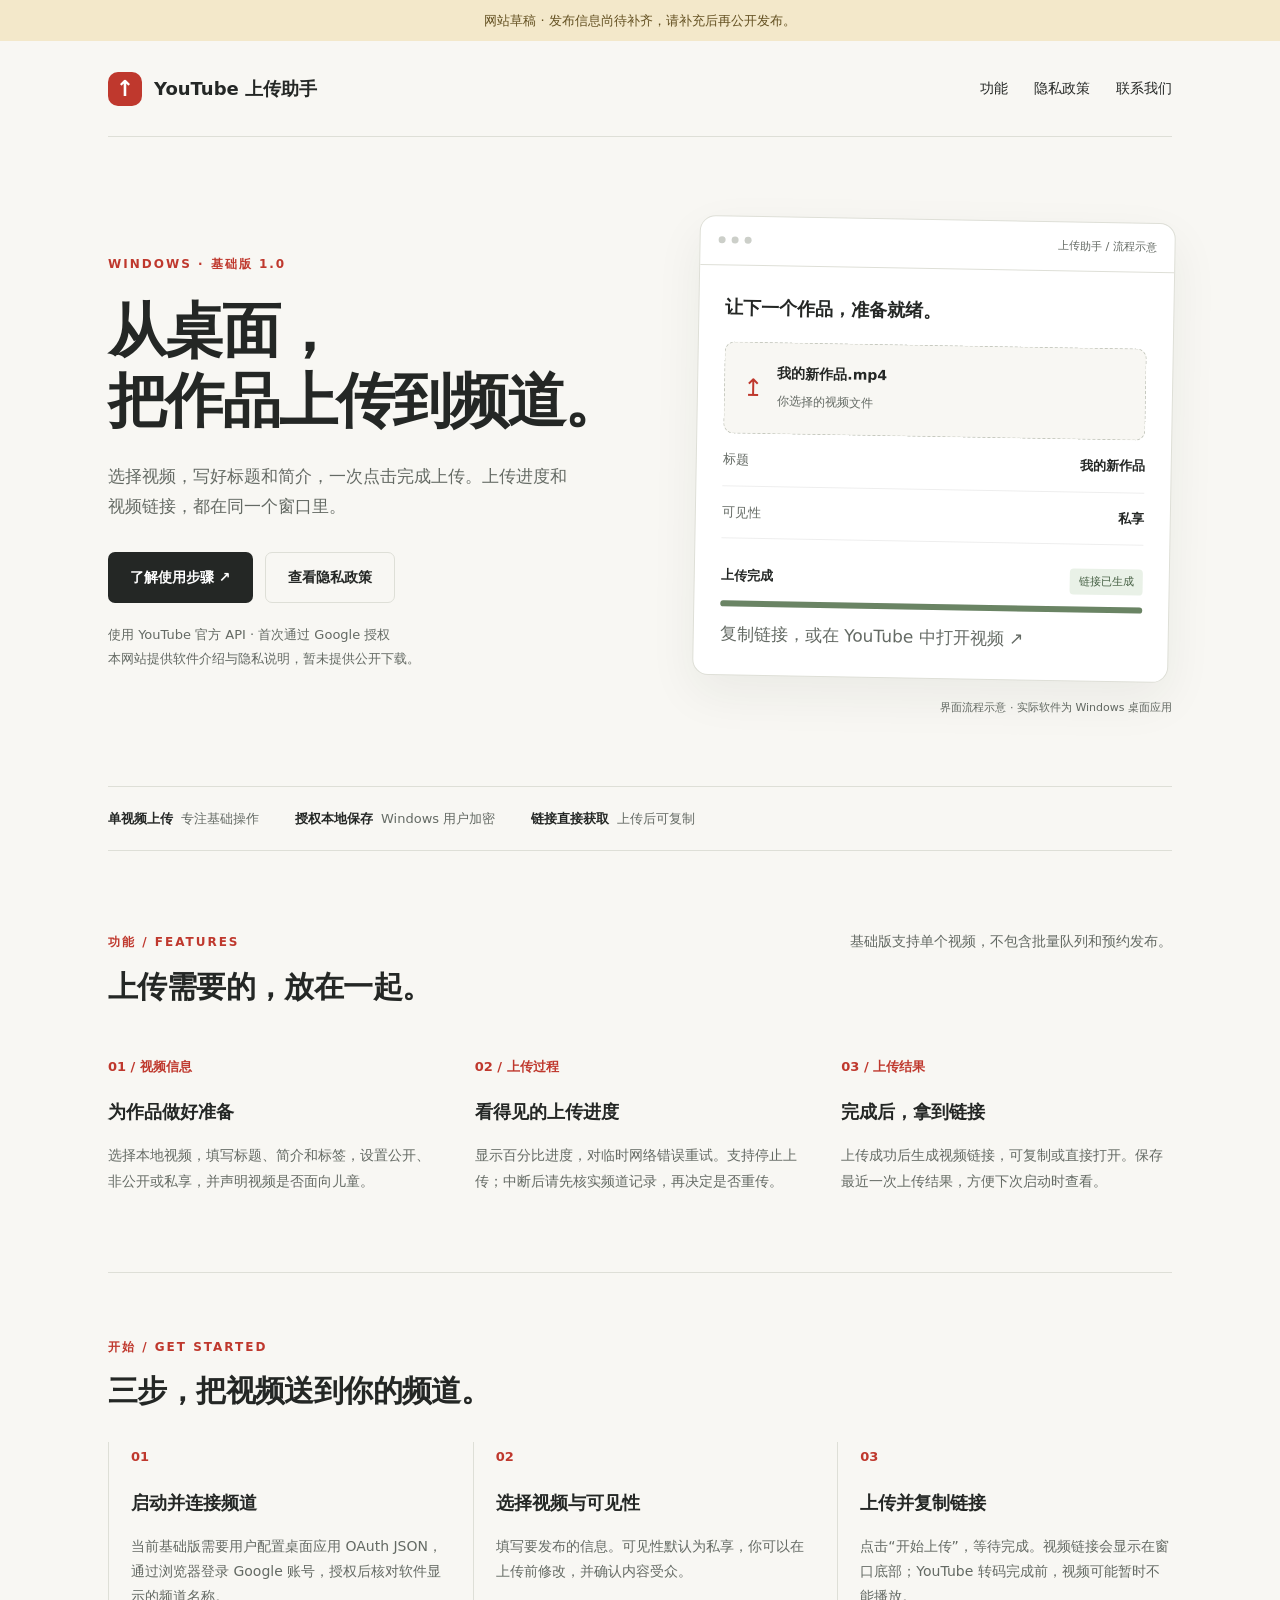
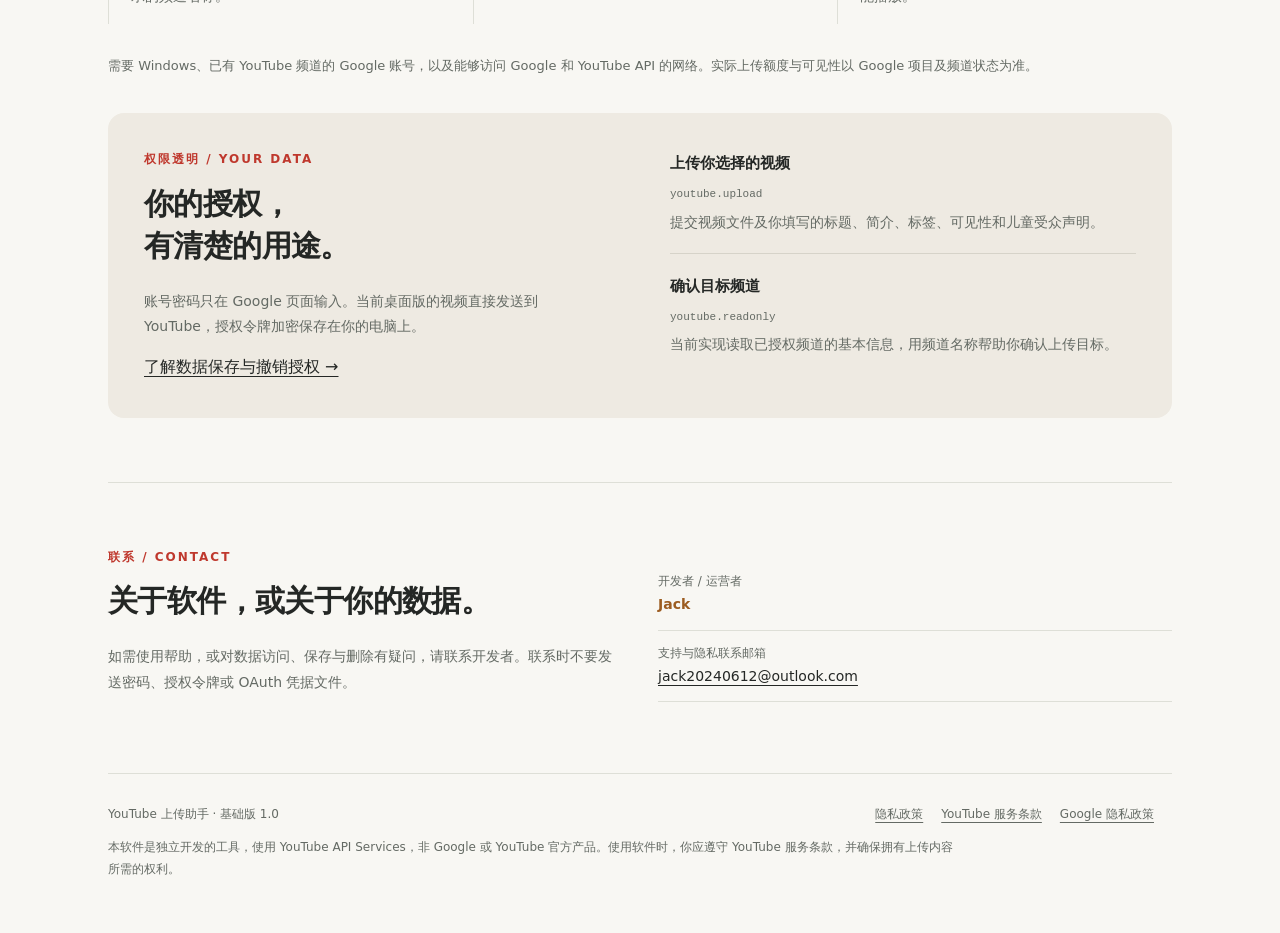
==== index.html @ 5f0cdc06 "Add files via upload" ====
<!doctype html>
<html lang="zh-CN">
<head>
  <meta charset="utf-8">
  <meta name="viewport" content="width=device-width, initial-scale=1">
  <meta name="description" content="YouTube 上传助手是一款 Windows 桌面视频上传工具，支持填写视频信息、设置可见性、显示上传进度并获取视频链接。">
  <meta name="robots" content="noindex">
  <title>YouTube 上传助手 — 从桌面，把作品上传到频道</title>
  <link rel="stylesheet" href="styles.css">
</head>
<body>
  <a class="skip" href="#main">跳到正文</a>
  <!-- 发布前：替换全部“待填写”信息，并删除草稿提示与 noindex 标签。 -->
  <div class="draft">网站草稿 · 发布信息尚待补齐，请补充后再公开发布。</div>
  <div class="wrap">
    <header class="nav">
      <a class="brand" href="index.html"><span class="mark" aria-hidden="true">↑</span>YouTube 上传助手</a>
      <nav class="nav-links" aria-label="主导航"><a href="#features">功能</a><a href="privacy.html">隐私政策</a><a href="#contact">联系我们</a></nav>
    </header>
    <main id="main">
      <section class="hero" aria-labelledby="hero-title">
        <div>
          <span class="eyebrow">Windows · 基础版 1.0</span>
          <h1 id="hero-title">从桌面，<br>把作品上传到频道。</h1>
          <p>选择视频，写好标题和简介，一次点击完成上传。上传进度和视频链接，都在同一个窗口里。</p>
          <div class="actions"><a class="button" href="#start">了解使用步骤 <span aria-hidden="true">&nbsp;↗</span></a><a class="button secondary" href="privacy.html">查看隐私政策</a></div>
          <p class="small">使用 YouTube 官方 API · 首次通过 Google 授权<br>本网站提供软件介绍与隐私说明，暂未提供公开下载。</p>
        </div>
        <figure style="margin:0" aria-label="软件上传流程示意，不是实际上传界面">
          <div class="window">
            <div class="window-bar"><i class="dot"></i><i class="dot"></i><i class="dot"></i><span>上传助手 / 流程示意</span></div>
            <div class="window-body">
              <div class="mock-title">让下一个作品，准备就绪。</div>
              <div class="file"><span class="file-icon" aria-hidden="true">↥</span><div><b>我的新作品.mp4</b><small>你选择的视频文件</small></div></div>
              <div class="mock-field"><span>标题</span><b>我的新作品</b></div>
              <div class="mock-field"><span>可见性</span><b>私享</b></div>
              <div class="mock-status"><b>上传完成</b><span class="badge">链接已生成</span></div>
              <div class="meter" aria-hidden="true"></div>
              <p class="mock-result">复制链接，或在 YouTube 中打开视频 ↗</p>
            </div>
          </div>
          <figcaption class="caption">界面流程示意 · 实际软件为 Windows 桌面应用</figcaption>
        </figure>
      </section>
      <div class="facts"><span><strong>单视频上传</strong>专注基础操作</span><span><strong>授权本地保存</strong>Windows 用户加密</span><span><strong>链接直接获取</strong>上传后可复制</span></div>
      <section id="features" class="section" aria-labelledby="features-title">
        <div class="section-head"><div><span class="eyebrow">功能 / Features</span><h2 id="features-title">上传需要的，放在一起。</h2></div><p>基础版支持单个视频，不包含批量队列和预约发布。</p></div>
        <div class="features">
          <article><span class="number">01 / 视频信息</span><h3>为作品做好准备</h3><p>选择本地视频，填写标题、简介和标签，设置公开、非公开或私享，并声明视频是否面向儿童。</p></article>
          <article><span class="number">02 / 上传过程</span><h3>看得见的上传进度</h3><p>显示百分比进度，对临时网络错误重试。支持停止上传；中断后请先核实频道记录，再决定是否重传。</p></article>
          <article><span class="number">03 / 上传结果</span><h3>完成后，拿到链接</h3><p>上传成功后生成视频链接，可复制或直接打开。保存最近一次上传结果，方便下次启动时查看。</p></article>
        </div>
      </section>
      <section id="start" class="section" aria-labelledby="start-title">
        <span class="eyebrow">开始 / Get started</span><h2 id="start-title">三步，把视频送到你的频道。</h2>
        <ol class="steps">
          <li><span class="number">01</span><h3>启动并连接频道</h3><p>当前基础版需要用户配置桌面应用 OAuth JSON，通过浏览器登录 Google 账号，授权后核对软件显示的频道名称。</p></li>
          <li><span class="number">02</span><h3>选择视频与可见性</h3><p>填写要发布的信息。可见性默认为私享，你可以在上传前修改，并确认内容受众。</p></li>
          <li><span class="number">03</span><h3>上传并复制链接</h3><p>点击“开始上传”，等待完成。视频链接会显示在窗口底部；YouTube 转码完成前，视频可能暂时不能播放。</p></li>
        </ol>
        <p class="small">需要 Windows、已有 YouTube 频道的 Google 账号，以及能够访问 Google 和 YouTube API 的网络。实际上传额度与可见性以 Google 项目及频道状态为准。</p>
        <div class="privacy-callout">
          <div><span class="eyebrow">权限透明 / Your data</span><h2>你的授权，<br>有清楚的用途。</h2><p>账号密码只在 Google 页面输入。当前桌面版的视频直接发送到 YouTube，授权令牌加密保存在你的电脑上。</p><a href="privacy.html">了解数据保存与撤销授权 →</a></div>
          <ul class="permissions"><li><b>上传你选择的视频</b><br><code>youtube.upload</code><p>提交视频文件及你填写的标题、简介、标签、可见性和儿童受众声明。</p></li><li><b>确认目标频道</b><br><code>youtube.readonly</code><p>当前实现读取已授权频道的基本信息，用频道名称帮助你确认上传目标。</p></li></ul>
        </div>
      </section>
      <section id="contact" class="section contact" aria-labelledby="contact-title">
        <div><span class="eyebrow">联系 / Contact</span><h2 id="contact-title">关于软件，或关于你的数据。</h2><p>如需使用帮助，或对数据访问、保存与删除有疑问，请联系开发者。联系时不要发送密码、授权令牌或 OAuth 凭据文件。</p></div>
        <div class="contact-data"><div><span>开发者 / 运营者</span><strong class="placeholder">Jack</strong></div><div><span>支持与隐私联系邮箱</span><a href="mailto:jack20240612@outlook.com">jack20240612@outlook.com</a></div></div>
      </section>
    </main>
    <footer><div class="footer-line"><span>YouTube 上传助手 · 基础版 1.0</span><div><a href="privacy.html">隐私政策</a><a href="https://www.youtube.com/t/terms">YouTube 服务条款</a><a href="https://policies.google.com/privacy">Google 隐私政策</a></div></div><p>本软件是独立开发的工具，使用 YouTube API Services，非 Google 或 YouTube 官方产品。使用软件时，你应遵守 YouTube 服务条款，并确保拥有上传内容所需的权利。</p></footer>
  </div>
</body>
</html>
---- styles.css ----
:root{--paper:#f8f7f3;--ink:#242725;--muted:#646a64;--line:#dedfd7;--red:#bf382d;--soft:#eeeae2;--white:#fff;--radius:16px}
*{box-sizing:border-box}html{scroll-behavior:smooth;scroll-padding-top:28px}body{margin:0;background:var(--paper);color:var(--ink);font-family:system-ui,-apple-system,"Segoe UI","Microsoft YaHei",sans-serif;line-height:1.8}a{color:inherit;text-underline-offset:4px}a:hover{color:var(--red)}a:focus-visible,summary:focus-visible{outline:3px solid var(--red);outline-offset:5px}::selection{background:#f2c7bf}.wrap{max-width:1120px;margin:auto;padding:0 28px}.skip{position:absolute;left:12px;top:-80px;background:var(--ink);color:white;padding:8px 16px;z-index:10}.skip:focus{top:12px}.draft{padding:9px 28px;background:#f3e8ca;color:#635021;font-size:13px;text-align:center}.nav{display:flex;align-items:center;justify-content:space-between;gap:24px;min-height:96px;border-bottom:1px solid var(--line)}.brand{display:flex;align-items:center;gap:12px;text-decoration:none;font-weight:750;font-size:18px;white-space:nowrap}.mark{width:34px;height:34px;border-radius:10px;background:var(--red);color:white;display:grid;place-items:center;font-size:22px;line-height:1}.nav-links{display:flex;gap:26px;font-size:14px}.nav-links a{text-decoration:none}.eyebrow{display:block;color:var(--red);font-size:12px;font-weight:750;letter-spacing:2px;text-transform:uppercase}.hero{display:grid;grid-template-columns:1.1fr 1fr;gap:64px;align-items:center;padding:82px 0 68px}.hero h1{font-size:clamp(38px,4.6vw,60px);line-height:1.2;letter-spacing:-2px;margin:20px 0 24px;font-weight:760}.hero p{font-size:17px;color:var(--muted);max-width:470px}.actions{display:flex;gap:12px;flex-wrap:wrap;margin:30px 0 20px}.button{display:inline-flex;align-items:center;justify-content:center;padding:12px 22px;background:var(--ink);color:white;border-radius:7px;text-decoration:none;font-size:14px;font-weight:650}.button:hover{background:var(--red);color:white}.button.secondary{background:transparent;color:var(--ink);border:1px solid var(--line)}.small{font-size:13px!important;color:var(--muted)}.window{background:var(--white);border:1px solid var(--line);border-radius:var(--radius);box-shadow:0 18px 48px #272a2510;overflow:hidden;transform:rotate(1deg)}.window-bar{display:flex;align-items:center;gap:6px;border-bottom:1px solid var(--line);padding:14px 18px;font-size:11px;color:var(--muted)}.dot{width:7px;height:7px;border-radius:50%;background:#cccfc9}.window-bar span:last-child{margin-left:auto}.window-body{padding:26px}.mock-title{font-size:18px;font-weight:700;margin-bottom:18px}.file{display:flex;align-items:center;gap:14px;background:var(--paper);padding:18px;border-radius:10px;border:1px dashed #c6c9bf}.file-icon{font-size:24px;color:var(--red)}.file b{font-size:14px;display:block}.file small{color:var(--muted);font-size:12px}.mock-field{padding:14px 0;border-bottom:1px solid #eee;display:flex;justify-content:space-between;font-size:13px}.mock-field span{color:var(--muted)}.mock-status{margin-top:24px;display:flex;justify-content:space-between;align-items:center;font-size:13px}.badge{background:#e9f1e7;color:#466044;padding:3px 9px;border-radius:4px;font-size:11px}.meter{height:6px;background:#eee;border-radius:8px;margin:12px 0}.meter:before{content:"";display:block;height:100%;width:100%;background:#6a8464;border-radius:8px}.mock-result{font-size:12px;color:var(--muted);margin:0}.caption{font-size:11px;text-align:right;color:var(--muted);margin-top:18px}.facts{display:flex;gap:36px;border-top:1px solid var(--line);border-bottom:1px solid var(--line);padding:20px 0;font-size:13px;color:var(--muted)}.facts strong{color:var(--ink);margin-right:8px}.section{padding:64px 0;border-bottom:1px solid var(--line)}h2{font-size:30px;line-height:1.4;letter-spacing:-.6px;margin:12px 0 22px}h3{font-size:18px;line-height:1.5}.section-head{display:flex;align-items:baseline;justify-content:space-between;gap:32px}.section-head p{color:var(--muted);font-size:14px}.features{display:grid;grid-template-columns:repeat(3,1fr);gap:36px;margin-top:22px}.number{font-size:13px;color:var(--red);font-weight:650}.features p{color:var(--muted);font-size:14px}.steps{display:grid;grid-template-columns:repeat(3,1fr);gap:30px;list-style:none;padding:0;margin:30px 0}.steps li{border-left:1px solid var(--line);padding-left:22px}.steps p{color:var(--muted);font-size:14px}.privacy-callout{display:grid;grid-template-columns:1fr 1fr;gap:60px;background:var(--soft);padding:36px;border-radius:var(--radius);margin-top:36px}.privacy-callout p{font-size:14px;color:var(--muted)}.permissions{margin:0;padding:0;list-style:none}.permissions li+li{border-top:1px solid #d6d3c9;margin-top:18px;padding-top:18px}.permissions b{font-size:15px}.permissions code{font-size:11px;color:var(--muted);overflow-wrap:anywhere}.permissions p{margin:3px 0}.contact{display:grid;grid-template-columns:1fr 1fr;gap:36px}.contact p{font-size:14px;color:var(--muted)}.contact-data{padding-top:12px}.contact-data div{padding:12px 0;border-bottom:1px solid var(--line);font-size:14px}.contact-data span{color:var(--muted);display:block;font-size:12px}.placeholder{color:#9c5c20;font-weight:600;overflow-wrap:anywhere}footer{padding:30px 0 40px;color:var(--muted);font-size:12px}.footer-line{display:flex;justify-content:space-between;gap:24px;flex-wrap:wrap}footer a{margin-right:18px}footer p{max-width:850px}.policy-header{padding:54px 0 36px;border-bottom:1px solid var(--line)}.policy-header h1{font-size:46px;line-height:1.3;margin:14px 0 16px}.policy-header p{color:var(--muted);max-width:730px}.policy-layout{display:grid;grid-template-columns:220px minmax(0,1fr);gap:52px;padding:42px 0 60px}.toc{align-self:start;position:sticky;top:24px;font-size:13px}.toc a{display:block;color:var(--muted);text-decoration:none;padding:7px 0}.toc a:hover{color:var(--red)}.policy-body section{margin-bottom:40px}.policy-body h2{font-size:24px;margin-top:0}.policy-body p,.policy-body li{font-size:15px}.policy-body li{margin-bottom:9px}.policy-body ul,.policy-body ol{padding-left:23px}.notice{border-left:3px solid var(--red);background:var(--soft);padding:16px 20px;margin:24px 0;font-size:14px}code{font-family:Consolas,monospace;font-size:.9em;overflow-wrap:anywhere}.table-scroll{overflow-x:auto}table{width:100%;border-collapse:collapse;font-size:14px}th,td{text-align:left;vertical-align:top;border-bottom:1px solid var(--line);padding:14px 10px}th{background:var(--soft);font-weight:650}.policy-body a{color:#a02e25}.policy-meta{display:flex;gap:24px;flex-wrap:wrap;font-size:13px;color:var(--muted)}
@media(max-width:800px){.hero{grid-template-columns:1fr;gap:34px;padding:48px 0}.hero h1{letter-spacing:-1px}.hero p{max-width:none}.window{transform:none;max-width:520px}.features,.steps{grid-template-columns:1fr;gap:14px}.features article{border-top:1px solid var(--line);padding-top:20px}.privacy-callout,.contact{grid-template-columns:1fr;gap:18px}.section-head{display:block}.section{padding:42px 0}.policy-layout{grid-template-columns:1fr;gap:30px}.toc{position:static;border-bottom:1px solid var(--line);padding-bottom:20px;display:flex;flex-wrap:wrap;gap:0 22px}.toc strong{flex-basis:100%}.policy-header h1{font-size:36px}}
@media(max-width:480px){.wrap{padding:0 20px}.nav{min-height:82px;align-items:flex-start;flex-direction:column;justify-content:center;gap:8px;padding:14px 0}.nav-links{gap:20px}.brand{font-size:17px}.hero h1{font-size:38px}.facts{flex-direction:column;gap:8px}.privacy-callout{padding:24px}.window-body{padding:20px}.draft{padding:9px 20px;text-align:left}.policy-meta{gap:6px 20px}}
@media(prefers-reduced-motion:reduce){html{scroll-behavior:auto}}
@media print{.draft,.nav-links,.toc,.actions{display:none}.policy-layout{display:block}.wrap{max-width:none}.policy-body section{break-inside:avoid}body{background:white}.window{box-shadow:none}a{color:inherit!important}}
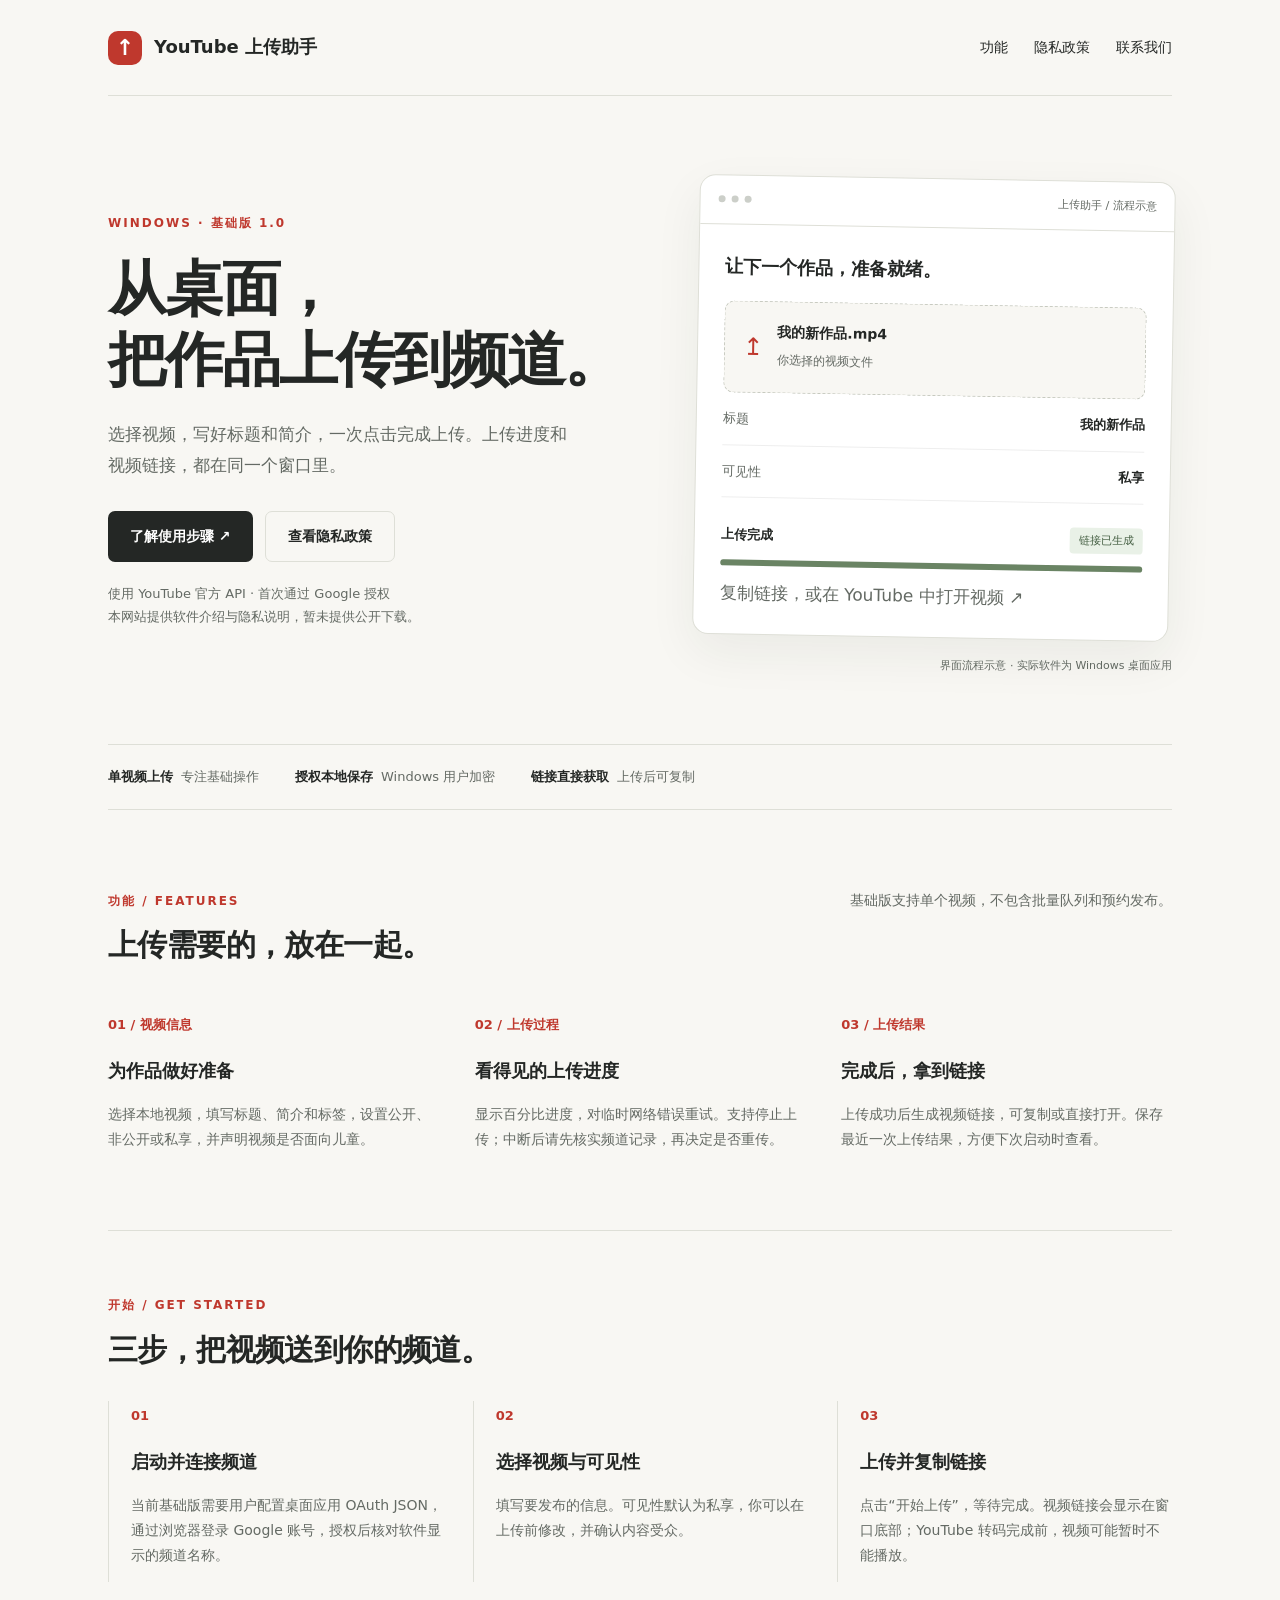
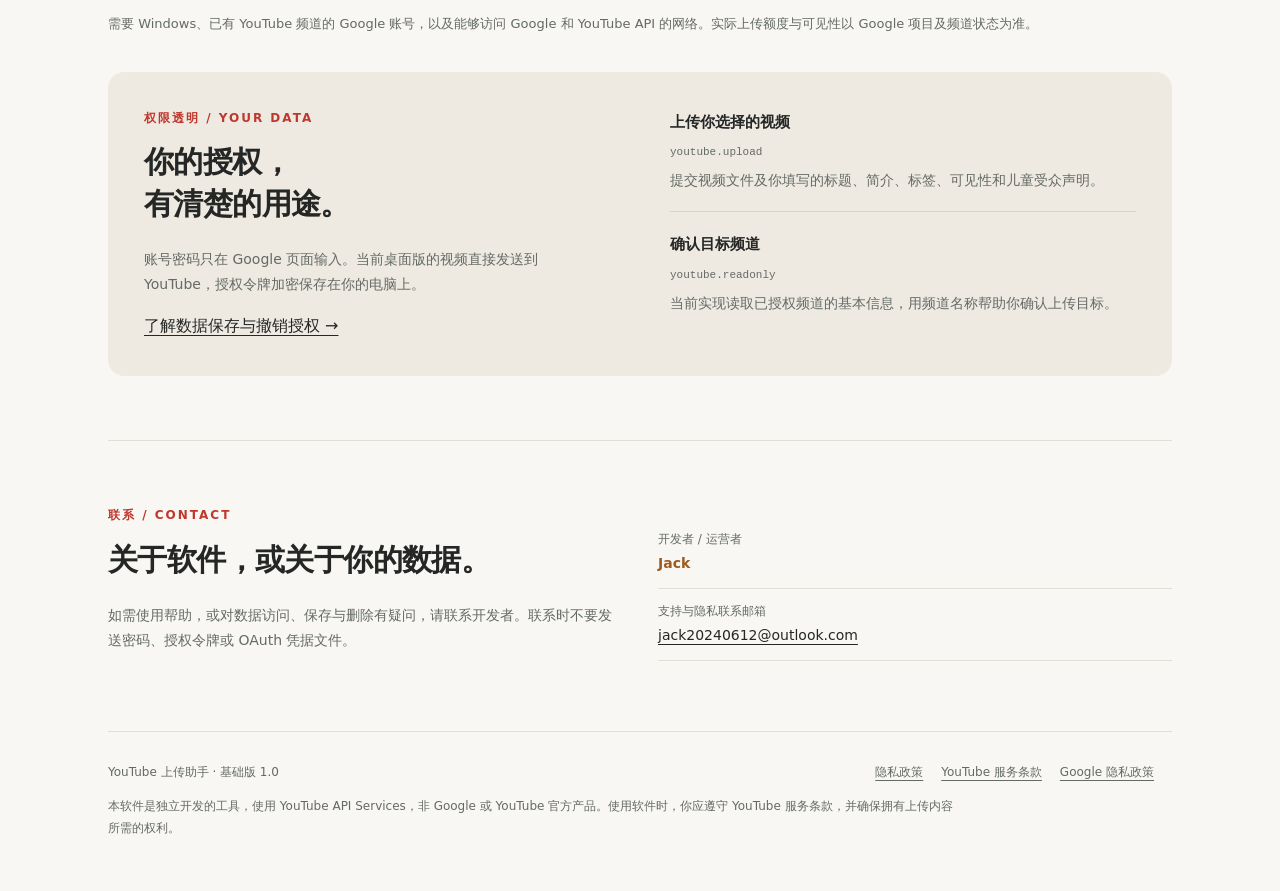
==== commit da5e3034: "去掉顶部说明内容" ====
--- a/index.html
+++ b/index.html
@@ -11,7 +11,6 @@
 <body>
   <a class="skip" href="#main">跳到正文</a>
   <!-- 发布前：替换全部“待填写”信息，并删除草稿提示与 noindex 标签。 -->
-  <div class="draft">网站草稿 · 发布信息尚待补齐，请补充后再公开发布。</div>
   <div class="wrap">
     <header class="nav">
       <a class="brand" href="index.html"><span class="mark" aria-hidden="true">↑</span>YouTube 上传助手</a>
